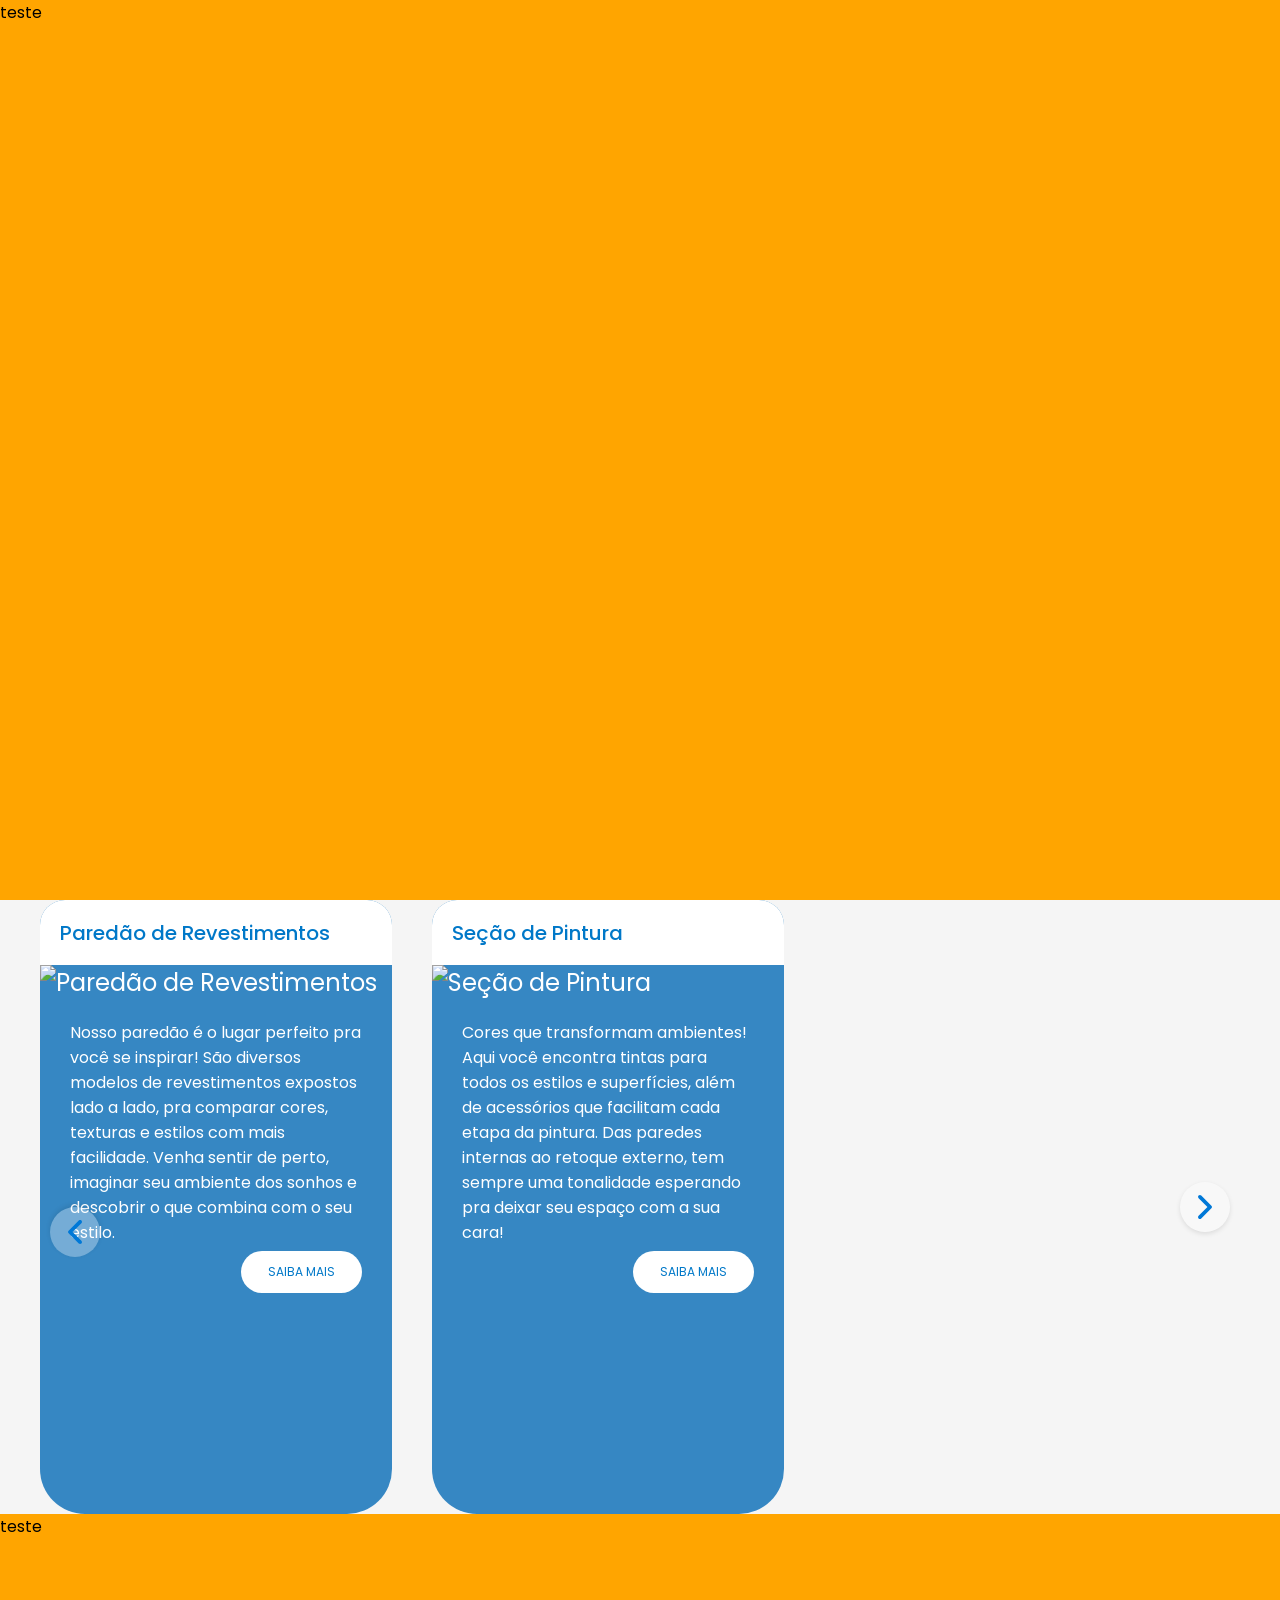
==== index.html @ a8392d4d "setando animacoes e classes utilitarias" ====
<!DOCTYPE html>
<html lang="en">
  <head>
    <meta charset="UTF-8" />
    <meta name="viewport" content="width=device-width, initial-scale=1.0" />
    <link rel="stylesheet" href="style.css" />
  </head>
  <body>
    <main>
      <div class="teste">teste</div>

      <div class="carousel-container">
        <button class="carousel-control carousel-control-prev">
          <svg
            fill="#0078d7"
            height="64px"
            width="64px"
            version="1.1"
            id="Capa_1"
            xmlns="http://www.w3.org/2000/svg"
            xmlns:xlink="http://www.w3.org/1999/xlink"
            viewBox="0 0 492.432 492.432"
            xml:space="preserve"
          >
            <g id="SVGRepo_bgCarrier" stroke-width="0"></g>
            <g
              id="SVGRepo_tracerCarrier"
              stroke-linecap="round"
              stroke-linejoin="round"
            ></g>
            <g id="SVGRepo_iconCarrier">
              <g id="XMLID_134_">
                <path
                  id="XMLID_135_"
                  d="M142.238,492.432c-9.79,0-19.588-3.736-27.05-11.209c-14.945-14.934-14.945-39.162,0-54.098l180.9-180.909 l-180.9-180.91c-14.945-14.935-14.945-39.163,0-54.098c14.926-14.944,39.172-14.944,54.098,0l207.96,207.958 c14.943,14.935,14.943,39.164,0,54.1l-207.96,207.957C161.824,488.697,152.026,492.432,142.238,492.432z"
                ></path>
              </g>
            </g>
          </svg>
        </button>
        <div class="carousel"></div>
        <!-- carousel -->
        <button class="carousel-control carousel-control-next">
          <svg
            fill="#0078d7"
            height="64px"
            width="64px"
            version="1.1"
            id="Capa_1"
            xmlns="http://www.w3.org/2000/svg"
            xmlns:xlink="http://www.w3.org/1999/xlink"
            viewBox="0 0 492.432 492.432"
            xml:space="preserve"
          >
            <g id="SVGRepo_bgCarrier" stroke-width="0"></g>
            <g
              id="SVGRepo_tracerCarrier"
              stroke-linecap="round"
              stroke-linejoin="round"
            ></g>
            <g id="SVGRepo_iconCarrier">
              <g id="XMLID_134_">
                <path
                  id="XMLID_135_"
                  d="M142.238,492.432c-9.79,0-19.588-3.736-27.05-11.209c-14.945-14.934-14.945-39.162,0-54.098l180.9-180.909 l-180.9-180.91c-14.945-14.935-14.945-39.163,0-54.098c14.926-14.944,39.172-14.944,54.098,0l207.96,207.958 c14.943,14.935,14.943,39.164,0,54.1l-207.96,207.957C161.824,488.697,152.026,492.432,142.238,492.432z"
                ></path>
              </g>
            </g>
          </svg>
        </button>
      </div>

      <div class="teste">teste</div>
    </main>

    <script src="script.js"></script>
  </body>
</html>
---- style.css ----
@import url("https://fonts.googleapis.com/css2?family=Poppins:wght@400;500;600;700&display=swap");

* {
  margin: 0;
  padding: 0;
  box-sizing: border-box;
  font-family: "Poppins", sans-serif;
}

main {
  width: 100%;
  display: flex;
  justify-content: center;
  align-items: center;
  flex-direction: column;
  background-color: #f5f5f5;
}

main div.teste {
  height: 100vh;
  width: 100%;
  background: orange;
}

.carousel-container {
  position: relative;
  max-width: 1200px;
  margin: 0 auto;
  overflow: hidden;
  // estado inicial da animacao
  opacity: 0;
  transform: translateY(50px);
  transition: opacity 1.5s ease, transform 1.5s ease;
}

.carousel-container.showCarousel {
  opacity: 1;
  transform: translateY(0);
}

.carousel {
  display: flex;
  transition: transform 0.3s ease-out;
  cursor: grab;
  gap: 40px;
  padding-right: 0;
}

.carousel:active {
  cursor: grabbing;
}

.carousel-item {
  min-width: 352px;
  display: flex;
  justify-content: center;
  align-items: center;
  font-size: 24px;
  color: #333;
  user-select: none;

  /* Configuração inicial para animação */
  opacity: 0;
  transform: scale(0.8) rotateY(-90deg);
  transform-origin: left center;
  transition: opacity 1.5s ease, transform 1.5s ease;
}

.carousel-item.showItem {
  opacity: 1;
  transform: scale(1) rotateY(0);
}

.carousel-item:last-child {
  margin-right: 0;
}

.carousel-control {
  position: absolute;
  top: 50%;
  transform: translateY(-50%);
  width: 50px;
  height: 50px;
  background-color: #ffffff50;
  border-radius: 50%;
  display: flex;
  justify-content: center;
  align-items: center;
  cursor: pointer;
  box-shadow: 0 2px 5px rgba(0, 0, 0, 0.1);
  z-index: 10;
  border: none;
  color: #0078d7;
}

.carousel-control svg {
  width: 24px;
  height: 24px;
  fill: #0078d7;
}

.carousel-control-prev {
  left: 10px;
  transform: rotate(180deg);
}

.carousel-control-next {
  right: 10px;
}

.carousel-control:hover {
  background-color: #fff;
}

.card {
  width: 100%;
  max-width: 375px;
  background-color: #3687c3;
  overflow: hidden;
  color: white;
  padding-bottom: 18px;
  border-top-left-radius: 25px;
  border-top-right-radius: 25px;
  border-bottom-left-radius: 45px;
  border-bottom-right-radius: 45px;
  height: 614px;
}

.card-header {
  background-color: white;
  color: #0078c8;
  height: 65px;
  display: flex;
  align-items: center;
  padding-left: 20px;
}

.card-header h2 {
  font-size: 20px;
  font-weight: 500;
}

.card-image {
  width: 100%;
  height: 220px;
  object-fit: cover;
  object-position: center;
  margin-bottom: 20px;
}

.card-content {
  padding: 0 30px;
  height: 215px;
  margin-bottom: 16px;
}

.card-description {
  font-size: 16px;
}

footer {
  width: 100%;
  display: flex;
  align-items: baseline;
  justify-content: flex-end;
}

.card-button {
  background-color: white;
  color: #0078c8;
  padding: 10px 25px;
  border: 2px solid transparent;
  text-decoration: none;
  font-size: 12px;
  font-style: normal;
  cursor: pointer;
  transition: all 0.2s ease, visibility 0s;
  border-radius: 100px;
}

.card-button:hover {
  background: rgba(255, 255, 255, 0.39);
  border: 2px solid #ffffff;
}

.card-footer {
  padding: 0 30px 10px;
  overflow: hidden;
}

@media (max-width: 768px) {
  .carousel-container {
    padding: 0 15px;
    overflow: visible;
  }

  .carousel-item {
    font-size: 20px;
    min-width: calc(95% - 15px);
  }

  .carousel-control {
    display: none;
  }
}

@media (max-width: 480px) {
  .carousel-item {
    font-size: 18px;
  }
}
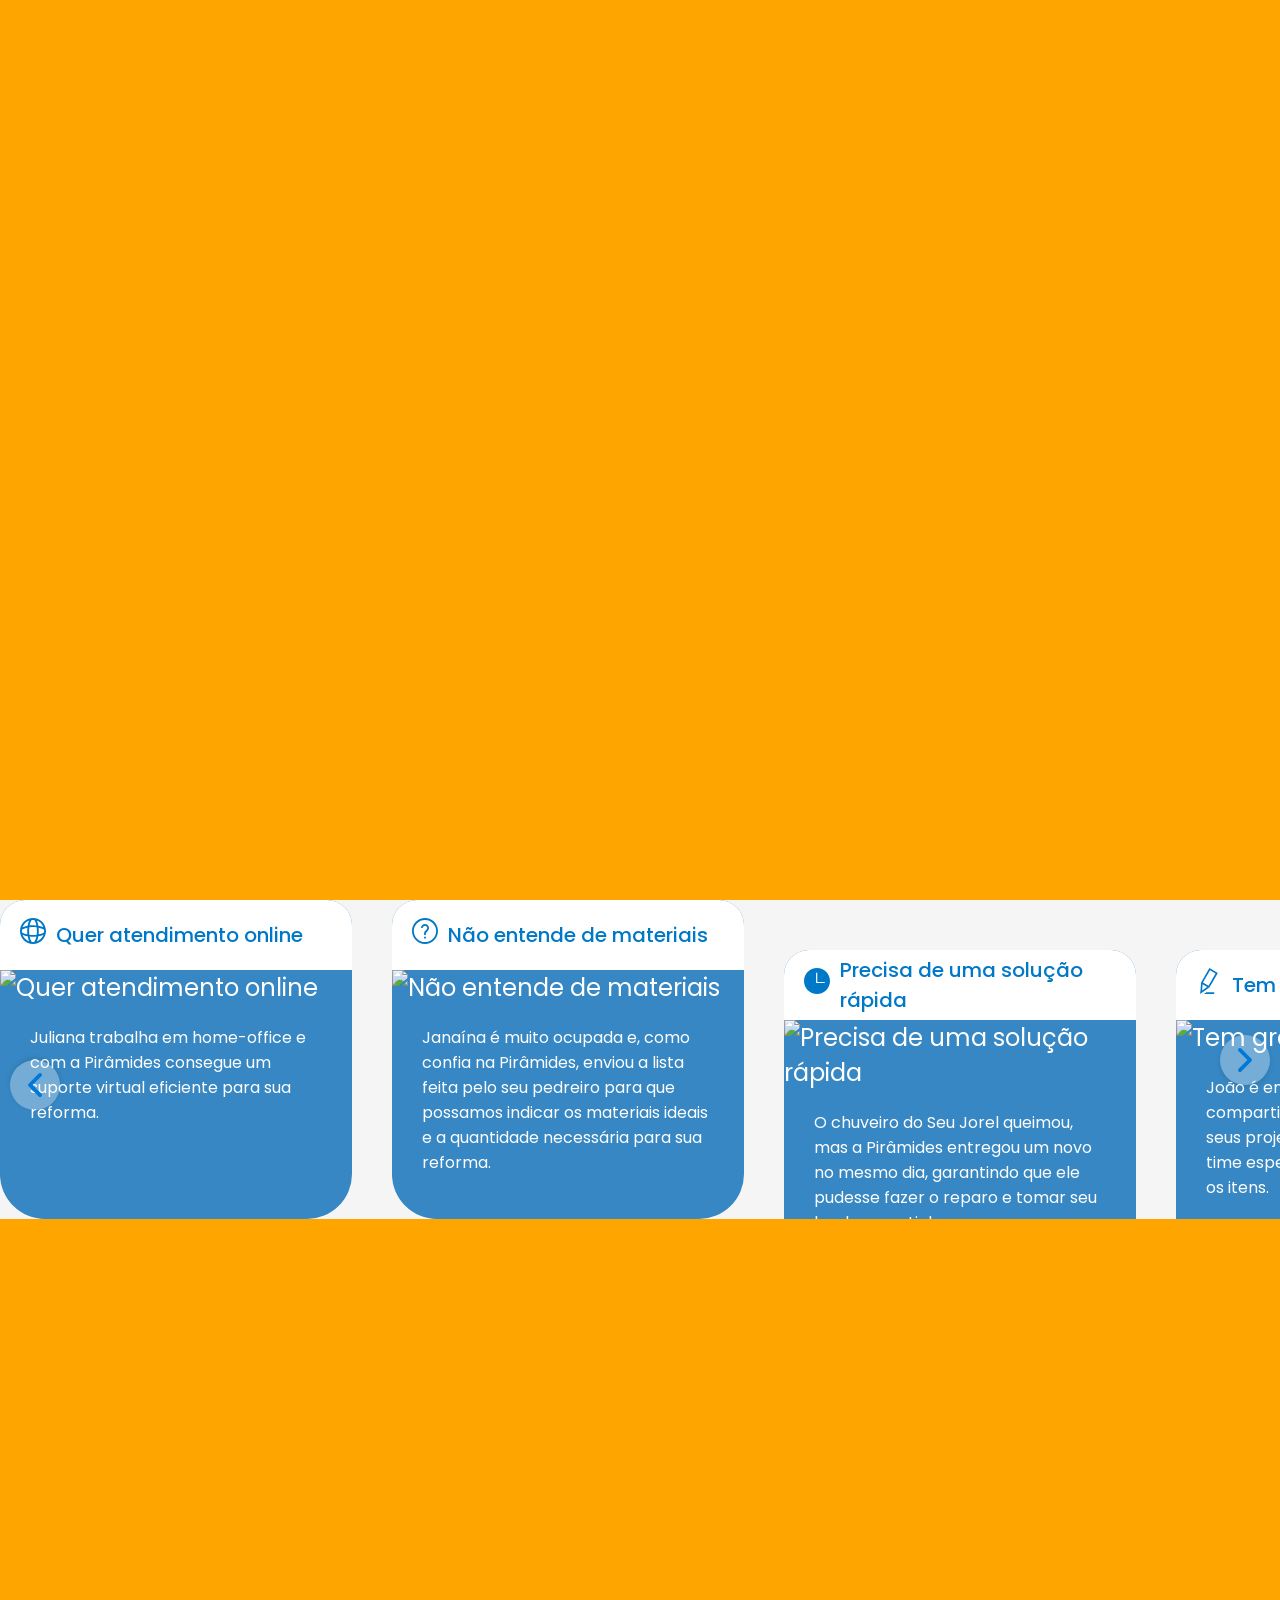
==== commit 8c8f2656: "adicionando animacoes" ====
--- a/index.html
+++ b/index.html
@@ -7,7 +7,7 @@
   </head>
   <body>
     <main>
-      <div class="teste">teste</div>
+      <div class="teste"></div>
 
       <div class="carousel-container">
         <button class="carousel-control carousel-control-prev">
@@ -70,7 +70,7 @@
         </button>
       </div>
 
-      <div class="teste">teste</div>
+      <div class="teste"></div>
     </main>
 
     <script src="script.js"></script>
--- a/style.css
+++ b/style.css
@@ -1,4 +1,19 @@
 @import url("https://fonts.googleapis.com/css2?family=Poppins:wght@400;500;600;700&display=swap");
+
+main {
+  width: 100%;
+  display: flex;
+  justify-content: center;
+  align-items: center;
+  flex-direction: column;
+  background-color: #f5f5f5;
+}
+
+main div.teste {
+  height: 100vh;
+  width: 100%;
+  background: orange;
+}
 
 * {
   margin: 0;
@@ -7,24 +22,9 @@
   font-family: "Poppins", sans-serif;
 }
 
-main {
-  width: 100%;
-  display: flex;
-  justify-content: center;
-  align-items: center;
-  flex-direction: column;
-  background-color: #f5f5f5;
-}
-
-main div.teste {
-  height: 100vh;
-  width: 100%;
-  background: orange;
-}
-
 .carousel-container {
   position: relative;
-  max-width: 1200px;
+  width: 100%;
   margin: 0 auto;
   overflow: hidden;
   // estado inicial da animacao
@@ -59,16 +59,42 @@
   color: #333;
   user-select: none;
 
-  /* Configuração inicial para animação */
+  // estado inicial da animacao
   opacity: 0;
-  transform: scale(0.8) rotateY(-90deg);
-  transform-origin: left center;
+  transform: translateY(50px);
   transition: opacity 1.5s ease, transform 1.5s ease;
 }
 
 .carousel-item.showItem {
-  opacity: 1;
-  transform: scale(1) rotateY(0);
+  transform: translateY(0);
+  animation: bouncing-ball 1s ease-in-out forwards;
+}
+
+@keyframes bouncing-ball {
+  0% { 
+    transform: translateY(50px); 
+  }
+  20% { 
+    transform: translateY(0); 
+  }
+  40% { 
+    transform: translateY(30px); 
+  }
+  55% { 
+    transform: translateY(0); 
+  }
+  70% { 
+    transform: translateY(15px); 
+  }
+  80% { 
+    transform: translateY(0); 
+  }
+  90% { 
+    transform: translateY(5px); 
+  }
+  100% { 
+    transform: translateY(0); 
+  }
 }
 
 .carousel-item:last-child {
@@ -123,16 +149,25 @@
   border-top-right-radius: 25px;
   border-bottom-left-radius: 45px;
   border-bottom-right-radius: 45px;
-  height: 614px;
+  height: 100%;
 }
 
 .card-header {
   background-color: white;
   color: #0078c8;
-  height: 65px;
+  min-height: 70px;
   display: flex;
   align-items: center;
   padding-left: 20px;
+}
+
+.card-header-icon {
+  margin-right: 10px;
+}
+
+.card-header-icon svg {
+  width: 26px;
+  height: 26px;
 }
 
 .card-header h2 {
@@ -150,7 +185,6 @@
 
 .card-content {
   padding: 0 30px;
-  height: 215px;
   margin-bottom: 16px;
 }
 
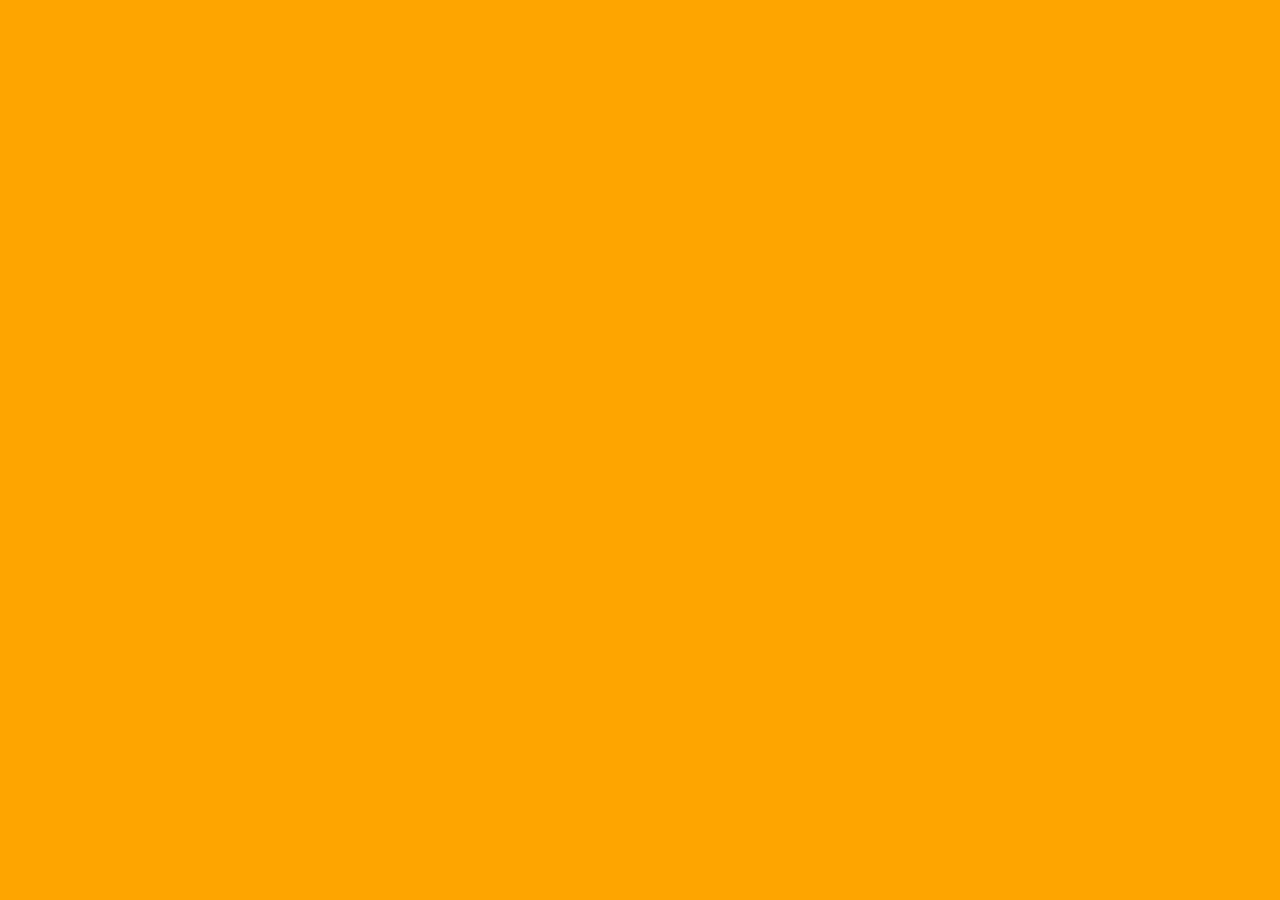
==== commit ee9746c6: "ajuste telas menores" ====
--- a/index.html
+++ b/index.html
@@ -7,8 +7,6 @@
   </head>
   <body>
     <main>
-      <div class="teste"></div>
-
       <div class="carousel-container">
         <button class="carousel-control carousel-control-prev">
           <svg
--- a/style.css
+++ b/style.css
@@ -23,6 +23,7 @@
 }
 
 .carousel-container {
+  display: none;
   position: relative;
   width: 100%;
   margin: 0 auto;
@@ -224,22 +225,39 @@
 
 @media (max-width: 768px) {
   .carousel-container {
+    display: block;
     padding: 0 15px;
     overflow: visible;
   }
 
+  .carousel {
+    gap: 28px;
+  }
+
   .carousel-item {
-    font-size: 20px;
-    min-width: calc(95% - 15px);
+    font-size: 14px;
+    min-width: calc(95% - 10px);
+  }
+
+  .card {
+    max-width: 100%;
+    height: auto;
+  }
+
+  .card-image {
+    margin-bottom: 12px;
+  }
+
+  .card-content {
+    margin-bottom: 0px;
+    padding-bottom: 22px;
+  }
+
+  .card-description {
+    font-size: 14px;
   }
 
   .carousel-control {
     display: none;
   }
 }
-
-@media (max-width: 480px) {
-  .carousel-item {
-    font-size: 18px;
-  }
-}
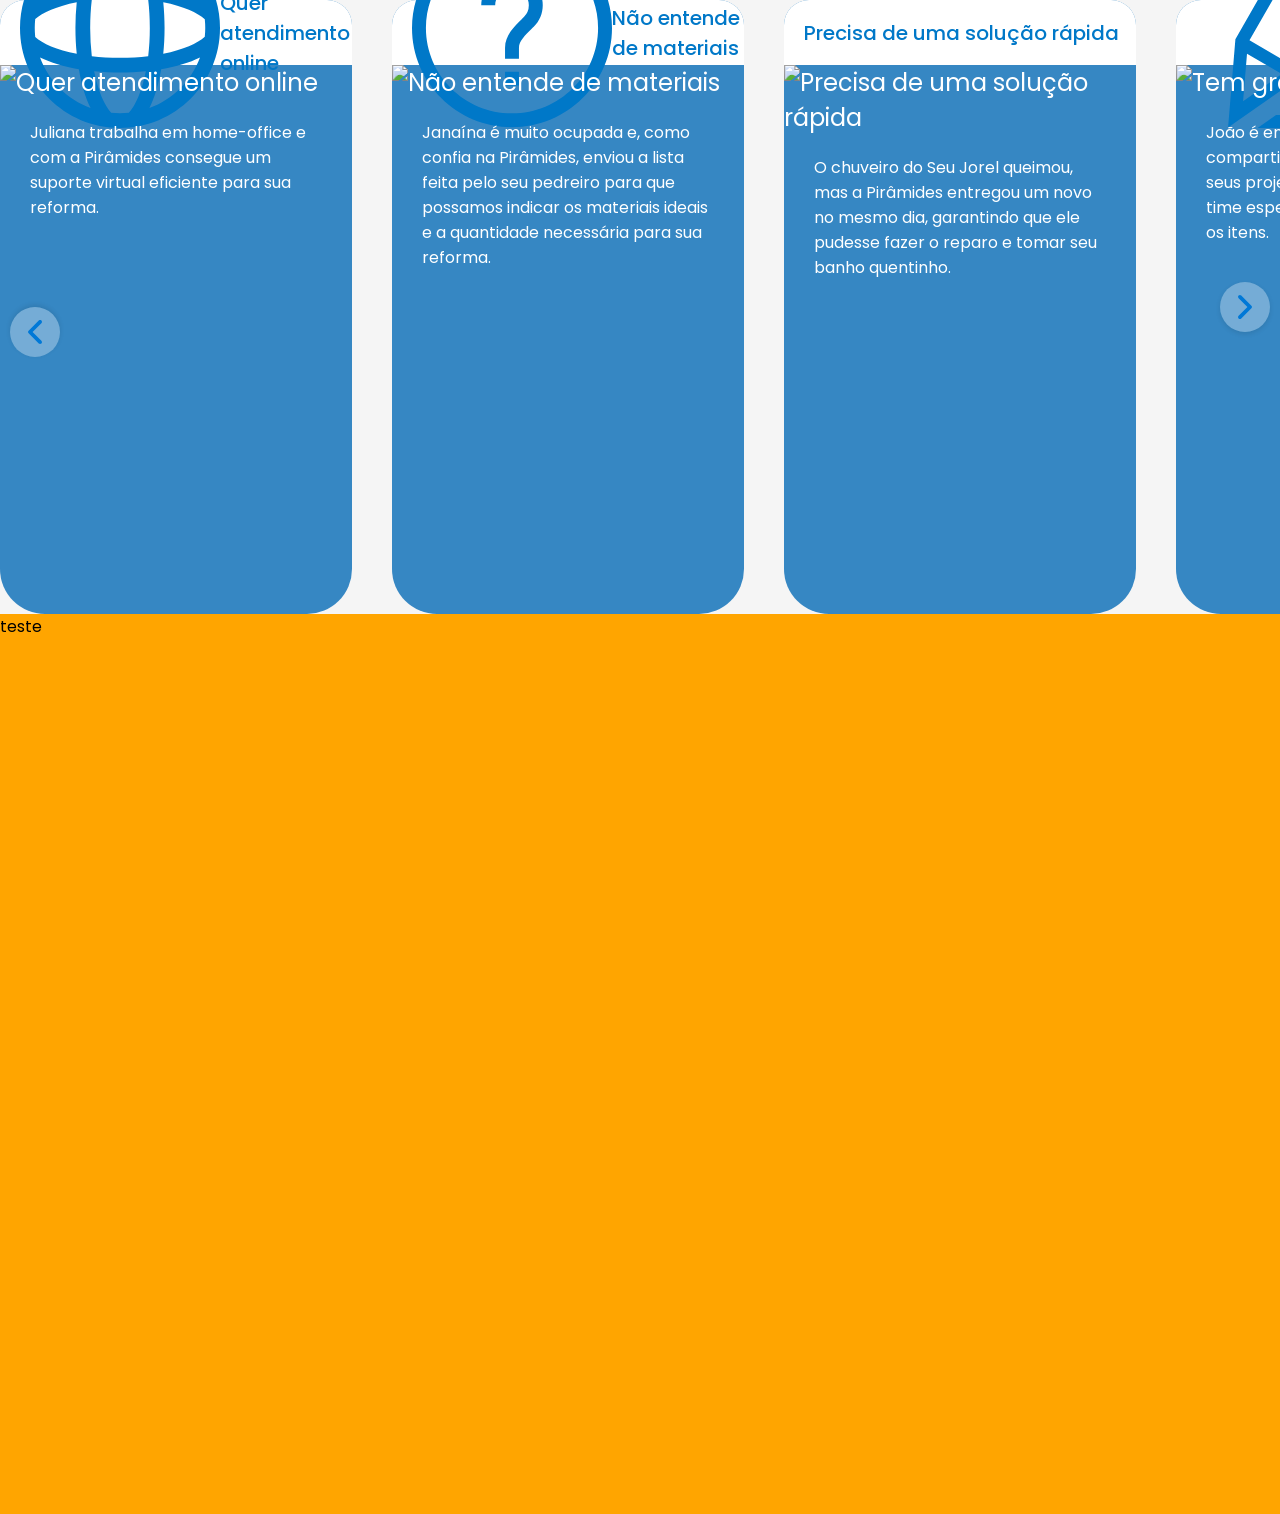
==== commit d523bc77: "ajuste tellas menores" ====
--- a/index.html
+++ b/index.html
@@ -68,7 +68,7 @@
         </button>
       </div>
 
-      <div class="teste"></div>
+      <div class="teste">teste</div>
     </main>
 
     <script src="script.js"></script>
--- a/style.css
+++ b/style.css
@@ -1,19 +1,4 @@
 @import url("https://fonts.googleapis.com/css2?family=Poppins:wght@400;500;600;700&display=swap");
-
-main {
-  width: 100%;
-  display: flex;
-  justify-content: center;
-  align-items: center;
-  flex-direction: column;
-  background-color: #f5f5f5;
-}
-
-main div.teste {
-  height: 100vh;
-  width: 100%;
-  background: orange;
-}
 
 * {
   margin: 0;
@@ -22,8 +7,22 @@
   font-family: "Poppins", sans-serif;
 }
 
+main {
+  width: 100%;
+  display: flex;
+  justify-content: center;
+  align-items: center;
+  flex-direction: column;
+  background-color: #f5f5f5;
+}
+
+main div.teste {
+  height: 100vh;
+  width: 100%;
+  background: orange;
+}
+
 .carousel-container {
-  display: none;
   position: relative;
   width: 100%;
   margin: 0 auto;
@@ -60,42 +59,16 @@
   color: #333;
   user-select: none;
 
-  // estado inicial da animacao
+  /* Configuração inicial para animação */
   opacity: 0;
-  transform: translateY(50px);
+  transform: scale(0.8) rotateY(-90deg);
+  transform-origin: left center;
   transition: opacity 1.5s ease, transform 1.5s ease;
 }
 
 .carousel-item.showItem {
-  transform: translateY(0);
-  animation: bouncing-ball 1s ease-in-out forwards;
-}
-
-@keyframes bouncing-ball {
-  0% { 
-    transform: translateY(50px); 
-  }
-  20% { 
-    transform: translateY(0); 
-  }
-  40% { 
-    transform: translateY(30px); 
-  }
-  55% { 
-    transform: translateY(0); 
-  }
-  70% { 
-    transform: translateY(15px); 
-  }
-  80% { 
-    transform: translateY(0); 
-  }
-  90% { 
-    transform: translateY(5px); 
-  }
-  100% { 
-    transform: translateY(0); 
-  }
+  opacity: 1;
+  transform: scale(1) rotateY(0);
 }
 
 .carousel-item:last-child {
@@ -150,25 +123,16 @@
   border-top-right-radius: 25px;
   border-bottom-left-radius: 45px;
   border-bottom-right-radius: 45px;
-  height: 100%;
+  height: 614px;
 }
 
 .card-header {
   background-color: white;
   color: #0078c8;
-  min-height: 70px;
+  height: 65px;
   display: flex;
   align-items: center;
   padding-left: 20px;
-}
-
-.card-header-icon {
-  margin-right: 10px;
-}
-
-.card-header-icon svg {
-  width: 26px;
-  height: 26px;
 }
 
 .card-header h2 {
@@ -186,6 +150,7 @@
 
 .card-content {
   padding: 0 30px;
+  height: 215px;
   margin-bottom: 16px;
 }
 
@@ -225,18 +190,17 @@
 
 @media (max-width: 768px) {
   .carousel-container {
-    display: block;
     padding: 0 15px;
     overflow: visible;
   }
 
   .carousel {
-    gap: 28px;
+    gap: 26px;
   }
 
   .carousel-item {
-    font-size: 14px;
-    min-width: calc(95% - 10px);
+    font-size: 16px;
+    min-width: calc(95% - 15px);
   }
 
   .card {
@@ -245,12 +209,12 @@
   }
 
   .card-image {
-    margin-bottom: 12px;
+    margin-bottom: 10px;
   }
 
   .card-content {
+    padding: 0 20px;
     margin-bottom: 0px;
-    padding-bottom: 22px;
   }
 
   .card-description {
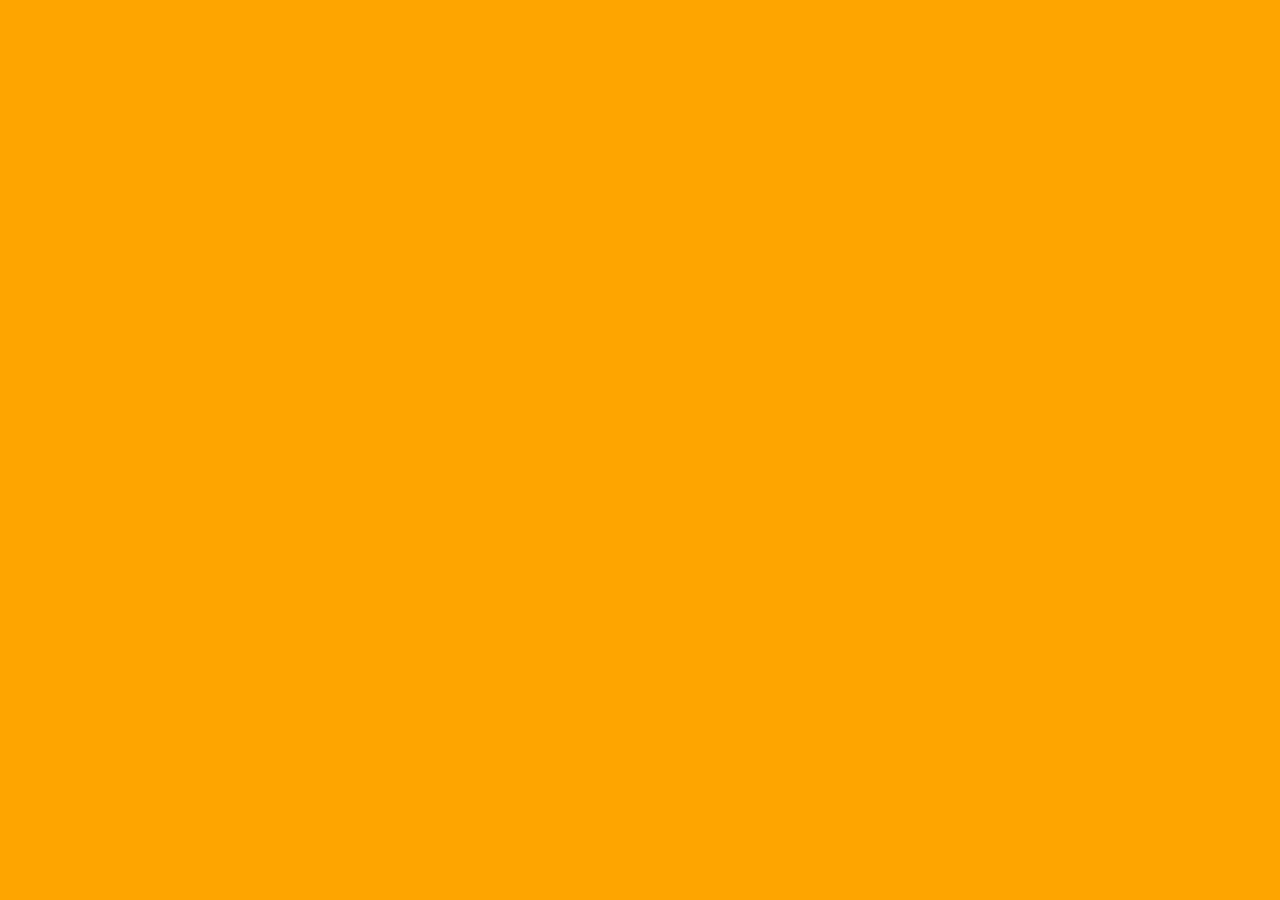
==== commit 9cdb4fe5: "Remove carousel navigation controls and simplify card design" ====
--- a/index.html
+++ b/index.html
@@ -8,67 +8,11 @@
   <body>
     <main>
       <div class="carousel-container">
-        <button class="carousel-control carousel-control-prev">
-          <svg
-            fill="#0078d7"
-            height="64px"
-            width="64px"
-            version="1.1"
-            id="Capa_1"
-            xmlns="http://www.w3.org/2000/svg"
-            xmlns:xlink="http://www.w3.org/1999/xlink"
-            viewBox="0 0 492.432 492.432"
-            xml:space="preserve"
-          >
-            <g id="SVGRepo_bgCarrier" stroke-width="0"></g>
-            <g
-              id="SVGRepo_tracerCarrier"
-              stroke-linecap="round"
-              stroke-linejoin="round"
-            ></g>
-            <g id="SVGRepo_iconCarrier">
-              <g id="XMLID_134_">
-                <path
-                  id="XMLID_135_"
-                  d="M142.238,492.432c-9.79,0-19.588-3.736-27.05-11.209c-14.945-14.934-14.945-39.162,0-54.098l180.9-180.909 l-180.9-180.91c-14.945-14.935-14.945-39.163,0-54.098c14.926-14.944,39.172-14.944,54.098,0l207.96,207.958 c14.943,14.935,14.943,39.164,0,54.1l-207.96,207.957C161.824,488.697,152.026,492.432,142.238,492.432z"
-                ></path>
-              </g>
-            </g>
-          </svg>
-        </button>
         <div class="carousel"></div>
         <!-- carousel -->
-        <button class="carousel-control carousel-control-next">
-          <svg
-            fill="#0078d7"
-            height="64px"
-            width="64px"
-            version="1.1"
-            id="Capa_1"
-            xmlns="http://www.w3.org/2000/svg"
-            xmlns:xlink="http://www.w3.org/1999/xlink"
-            viewBox="0 0 492.432 492.432"
-            xml:space="preserve"
-          >
-            <g id="SVGRepo_bgCarrier" stroke-width="0"></g>
-            <g
-              id="SVGRepo_tracerCarrier"
-              stroke-linecap="round"
-              stroke-linejoin="round"
-            ></g>
-            <g id="SVGRepo_iconCarrier">
-              <g id="XMLID_134_">
-                <path
-                  id="XMLID_135_"
-                  d="M142.238,492.432c-9.79,0-19.588-3.736-27.05-11.209c-14.945-14.934-14.945-39.162,0-54.098l180.9-180.909 l-180.9-180.91c-14.945-14.935-14.945-39.163,0-54.098c14.926-14.944,39.172-14.944,54.098,0l207.96,207.958 c14.943,14.935,14.943,39.164,0,54.1l-207.96,207.957C161.824,488.697,152.026,492.432,142.238,492.432z"
-                ></path>
-              </g>
-            </g>
-          </svg>
-        </button>
       </div>
 
-      <div class="teste">teste</div>
+      <div class="teste"></div>
     </main>
 
     <script src="script.js"></script>
--- a/style.css
+++ b/style.css
@@ -1,11 +1,4 @@
-@import url("https://fonts.googleapis.com/css2?family=Poppins:wght@400;500;600;700&display=swap");
-
-* {
-  margin: 0;
-  padding: 0;
-  box-sizing: border-box;
-  font-family: "Poppins", sans-serif;
-}
+@import url("https://fonts.googleapis.com/css2?family=Poppins:ital,wght@0,100;0,200;0,300;0,400;0,500;0,600;0,700;0,800;0,900;1,100;1,200;1,300;1,400;1,500;1,600;1,700;1,800;1,900&display=swap");
 
 main {
   width: 100%;
@@ -22,7 +15,17 @@
   background: orange;
 }
 
+* {
+  margin: 0;
+  padding: 0;
+  box-sizing: border-box;
+  font-family: "Poppins", sans-serif;
+  font-weight: 400;
+  font-style: normal;
+}
+
 .carousel-container {
+  display: none;
   position: relative;
   width: 100%;
   margin: 0 auto;
@@ -40,10 +43,12 @@
 
 .carousel {
   display: flex;
+  align-items: flex-start;
   transition: transform 0.3s ease-out;
   cursor: grab;
-  gap: 40px;
+  gap: 28px;
   padding-right: 0;
+  padding-left: 20px;
 }
 
 .carousel:active {
@@ -51,177 +56,90 @@
 }
 
 .carousel-item {
-  min-width: 352px;
+  min-width: 260px;
+  height: 390px;
   display: flex;
   justify-content: center;
   align-items: center;
-  font-size: 24px;
-  color: #333;
   user-select: none;
+  border-radius: 32px;
+  overflow: hidden;
 
-  /* Configuração inicial para animação */
+
+  // estado inicial da animacao
   opacity: 0;
-  transform: scale(0.8) rotateY(-90deg);
-  transform-origin: left center;
+  transform: translateY(50px);
   transition: opacity 1.5s ease, transform 1.5s ease;
 }
 
 .carousel-item.showItem {
-  opacity: 1;
-  transform: scale(1) rotateY(0);
+  transform: translateY(0);
+  animation: bouncing-ball 1s ease-in-out forwards;
+}
+
+@keyframes bouncing-ball {
+  0% {
+    transform: translateY(50px);
+  }
+  20% {
+    transform: translateY(0);
+  }
+  40% {
+    transform: translateY(30px);
+  }
+  55% {
+    transform: translateY(0);
+  }
+  70% {
+    transform: translateY(15px);
+  }
+  80% {
+    transform: translateY(0);
+  }
+  90% {
+    transform: translateY(5px);
+  }
+  100% {
+    transform: translateY(0);
+  }
 }
 
 .carousel-item:last-child {
   margin-right: 0;
 }
 
-.carousel-control {
-  position: absolute;
-  top: 50%;
-  transform: translateY(-50%);
-  width: 50px;
-  height: 50px;
-  background-color: #ffffff50;
-  border-radius: 50%;
+.card {
+  width: 100%;
+  height: 100%;
+  color: white;
+  padding: 20px;
+  position: relative;
   display: flex;
-  justify-content: center;
-  align-items: center;
-  cursor: pointer;
-  box-shadow: 0 2px 5px rgba(0, 0, 0, 0.1);
-  z-index: 10;
-  border: none;
-  color: #0078d7;
+  align-items: flex-end;
+  background-size: auto 100%;
+  background-position: top center;
+  background-repeat: no-repeat;
+  overflow: hidden;
 }
 
-.carousel-control svg {
-  width: 24px;
-  height: 24px;
-  fill: #0078d7;
+.card-content-wrapper {
+  position: relative;
+  z-index: 2;
+  width: 100%;
+  height: 60%;
 }
 
-.carousel-control-prev {
-  left: 10px;
-  transform: rotate(180deg);
-}
-
-.carousel-control-next {
-  right: 10px;
-}
-
-.carousel-control:hover {
-  background-color: #fff;
-}
-
-.card {
-  width: 100%;
-  max-width: 375px;
-  background-color: #3687c3;
-  overflow: hidden;
-  color: white;
-  padding-bottom: 18px;
-  border-top-left-radius: 25px;
-  border-top-right-radius: 25px;
-  border-bottom-left-radius: 45px;
-  border-bottom-right-radius: 45px;
-  height: 614px;
-}
-
-.card-header {
-  background-color: white;
-  color: #0078c8;
-  height: 65px;
-  display: flex;
-  align-items: center;
-  padding-left: 20px;
-}
-
-.card-header h2 {
-  font-size: 20px;
-  font-weight: 500;
-}
-
-.card-image {
-  width: 100%;
-  height: 220px;
-  object-fit: cover;
-  object-position: center;
-  margin-bottom: 20px;
-}
-
-.card-content {
-  padding: 0 30px;
-  height: 215px;
-  margin-bottom: 16px;
+.card-title {
+  font-size: 19px;
+  font-weight: 700;
 }
 
 .card-description {
-  font-size: 16px;
-}
-
-footer {
-  width: 100%;
-  display: flex;
-  align-items: baseline;
-  justify-content: flex-end;
-}
-
-.card-button {
-  background-color: white;
-  color: #0078c8;
-  padding: 10px 25px;
-  border: 2px solid transparent;
-  text-decoration: none;
-  font-size: 12px;
-  font-style: normal;
-  cursor: pointer;
-  transition: all 0.2s ease, visibility 0s;
-  border-radius: 100px;
-}
-
-.card-button:hover {
-  background: rgba(255, 255, 255, 0.39);
-  border: 2px solid #ffffff;
-}
-
-.card-footer {
-  padding: 0 30px 10px;
-  overflow: hidden;
+  font-size: 13px;
 }
 
 @media (max-width: 768px) {
   .carousel-container {
-    padding: 0 15px;
-    overflow: visible;
-  }
-
-  .carousel {
-    gap: 26px;
-  }
-
-  .carousel-item {
-    font-size: 16px;
-    min-width: calc(95% - 15px);
-  }
-
-  .card {
-    max-width: 100%;
-    height: auto;
-  }
-
-  .card-image {
-    margin-bottom: 10px;
-  }
-
-  .card-content {
-    padding: 0 20px;
-    margin-bottom: 0px;
-  }
-
-  .card-description {
-    font-size: 14px;
-  }
-
-  .carousel-control {
-    display: none;
+    display: block;
   }
 }
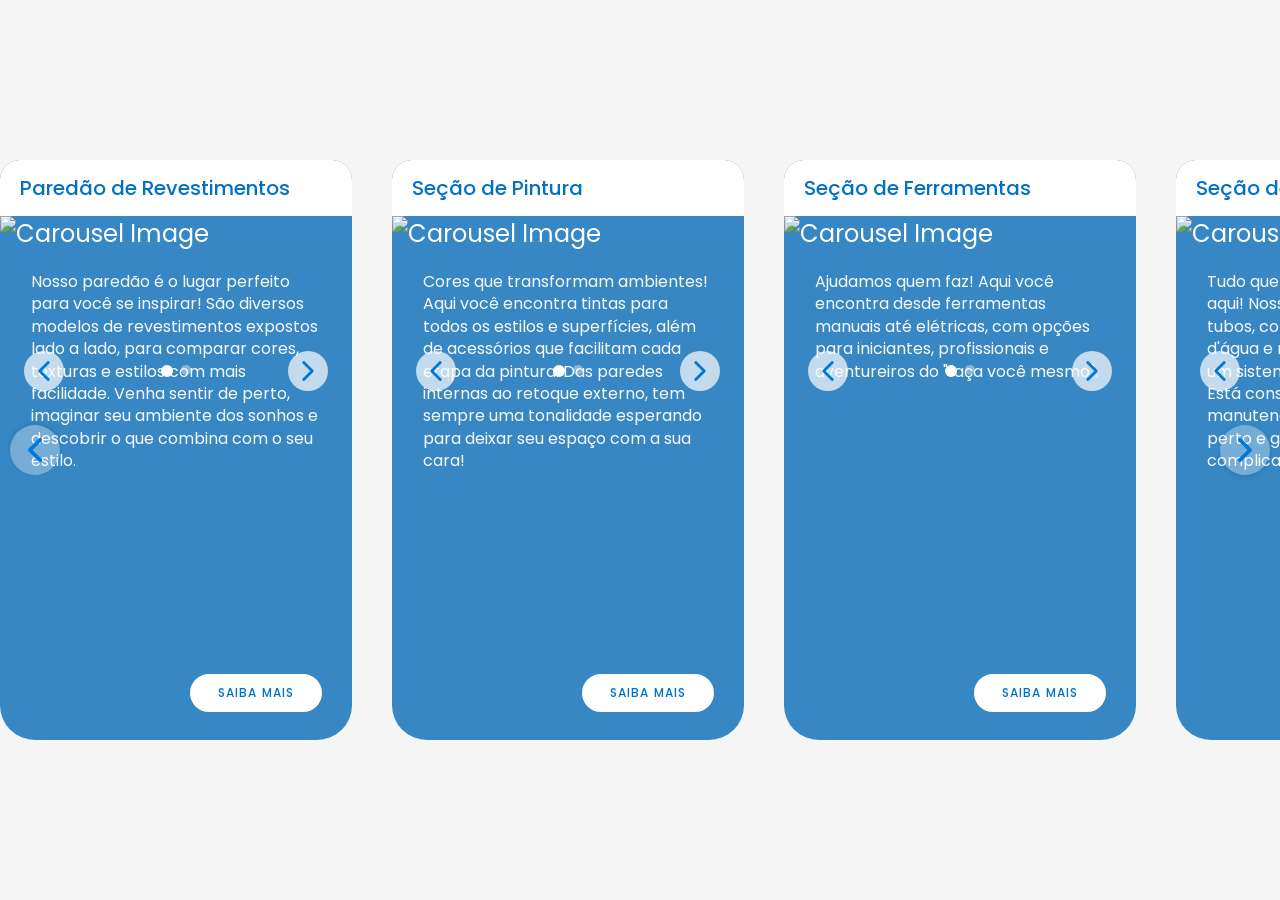
==== commit 544038d0: "add carousel image inner" ====
--- a/index.html
+++ b/index.html
@@ -4,17 +4,73 @@
     <meta charset="UTF-8" />
     <meta name="viewport" content="width=device-width, initial-scale=1.0" />
     <link rel="stylesheet" href="style.css" />
+    <link rel="stylesheet" href="carousel.css">
   </head>
   <body>
     <main>
       <div class="carousel-container">
+        <button class="carousel-control carousel-control-prev">
+          <svg
+            fill="#0078d7"
+            height="64px"
+            width="64px"
+            version="1.1"
+            id="Capa_1"
+            xmlns="http://www.w3.org/2000/svg"
+            xmlns:xlink="http://www.w3.org/1999/xlink"
+            viewBox="0 0 492.432 492.432"
+            xml:space="preserve"
+          >
+            <g id="SVGRepo_bgCarrier" stroke-width="0"></g>
+            <g
+              id="SVGRepo_tracerCarrier"
+              stroke-linecap="round"
+              stroke-linejoin="round"
+            ></g>
+            <g id="SVGRepo_iconCarrier">
+              <g id="XMLID_134_">
+                <path
+                  id="XMLID_135_"
+                  d="M142.238,492.432c-9.79,0-19.588-3.736-27.05-11.209c-14.945-14.934-14.945-39.162,0-54.098l180.9-180.909 l-180.9-180.91c-14.945-14.935-14.945-39.163,0-54.098c14.926-14.944,39.172-14.944,54.098,0l207.96,207.958 c14.943,14.935,14.943,39.164,0,54.1l-207.96,207.957C161.824,488.697,152.026,492.432,142.238,492.432z"
+                ></path>
+              </g>
+            </g>
+          </svg>
+        </button>
         <div class="carousel"></div>
         <!-- carousel -->
+        <button class="carousel-control carousel-control-next">
+          <svg
+            fill="#0078d7"
+            height="64px"
+            width="64px"
+            version="1.1"
+            id="Capa_1"
+            xmlns="http://www.w3.org/2000/svg"
+            xmlns:xlink="http://www.w3.org/1999/xlink"
+            viewBox="0 0 492.432 492.432"
+            xml:space="preserve"
+          >
+            <g id="SVGRepo_bgCarrier" stroke-width="0"></g>
+            <g
+              id="SVGRepo_tracerCarrier"
+              stroke-linecap="round"
+              stroke-linejoin="round"
+            ></g>
+            <g id="SVGRepo_iconCarrier">
+              <g id="XMLID_134_">
+                <path
+                  id="XMLID_135_"
+                  d="M142.238,492.432c-9.79,0-19.588-3.736-27.05-11.209c-14.945-14.934-14.945-39.162,0-54.098l180.9-180.909 l-180.9-180.91c-14.945-14.935-14.945-39.163,0-54.098c14.926-14.944,39.172-14.944,54.098,0l207.96,207.958 c14.943,14.935,14.943,39.164,0,54.1l-207.96,207.957C161.824,488.697,152.026,492.432,142.238,492.432z"
+                ></path>
+              </g>
+            </g>
+          </svg>
+        </button>
       </div>
-
-      <div class="teste"></div>
     </main>
 
-    <script src="script.js"></script>
+    <script src="script.js" type="module"></script>
+    <script src="carousel.js" type="module"></script>
   </body>
 </html>
--- a/style.css
+++ b/style.css
@@ -1,145 +1,219 @@
-@import url("https://fonts.googleapis.com/css2?family=Poppins:ital,wght@0,100;0,200;0,300;0,400;0,500;0,600;0,700;0,800;0,900;1,100;1,200;1,300;1,400;1,500;1,600;1,700;1,800;1,900&display=swap");
-
-main {
-  width: 100%;
-  display: flex;
-  justify-content: center;
-  align-items: center;
-  flex-direction: column;
-  background-color: #f5f5f5;
-}
-
-main div.teste {
-  height: 100vh;
-  width: 100%;
-  background: orange;
-}
+@import url("https://fonts.googleapis.com/css2?family=Poppins:wght@400;500;600;700&display=swap");
 
 * {
   margin: 0;
   padding: 0;
   box-sizing: border-box;
   font-family: "Poppins", sans-serif;
-  font-weight: 400;
-  font-style: normal;
+}
+
+main {
+  width: 100%;
+  display: flex;
+  justify-content: center;
+  align-items: center;
+  flex-direction: column;
+  background-color: #f5f5f5;
+  height: 100vh;
+}
+
+main div.teste {
+  height: 100vh;
+  width: 100%;
+  background: orange;
 }
 
 .carousel-container {
-  display: none;
   position: relative;
   width: 100%;
   margin: 0 auto;
   overflow: hidden;
-  // estado inicial da animacao
-  opacity: 0;
-  transform: translateY(50px);
-  transition: opacity 1.5s ease, transform 1.5s ease;
-}
-
-.carousel-container.showCarousel {
-  opacity: 1;
-  transform: translateY(0);
 }
 
 .carousel {
   display: flex;
   align-items: flex-start;
-  transition: transform 0.3s ease-out;
   cursor: grab;
-  gap: 28px;
+  gap: 40px;
   padding-right: 0;
-  padding-left: 20px;
+  transition: transform 0.3s ease;
 }
 
 .carousel:active {
   cursor: grabbing;
+  transition: none;
 }
 
 .carousel-item {
-  min-width: 260px;
-  height: 390px;
+  min-width: 352px;
+  height: 580px;
   display: flex;
   justify-content: center;
   align-items: center;
+  font-size: 24px;
+  color: #333;
   user-select: none;
-  border-radius: 32px;
-  overflow: hidden;
-
-
-  // estado inicial da animacao
-  opacity: 0;
-  transform: translateY(50px);
-  transition: opacity 1.5s ease, transform 1.5s ease;
-}
-
-.carousel-item.showItem {
-  transform: translateY(0);
-  animation: bouncing-ball 1s ease-in-out forwards;
-}
-
-@keyframes bouncing-ball {
-  0% {
-    transform: translateY(50px);
-  }
-  20% {
-    transform: translateY(0);
-  }
-  40% {
-    transform: translateY(30px);
-  }
-  55% {
-    transform: translateY(0);
-  }
-  70% {
-    transform: translateY(15px);
-  }
-  80% {
-    transform: translateY(0);
-  }
-  90% {
-    transform: translateY(5px);
-  }
-  100% {
-    transform: translateY(0);
-  }
 }
 
 .carousel-item:last-child {
   margin-right: 0;
 }
 
+.carousel-control {
+  position: absolute;
+  top: 50%;
+  transform: translateY(-50%);
+  width: 50px;
+  height: 50px;
+  background-color: #ffffff50;
+  border-radius: 50%;
+  display: flex;
+  justify-content: center;
+  align-items: center;
+  cursor: pointer;
+  box-shadow: 0 2px 5px rgba(0, 0, 0, 0.1);
+  z-index: 10;
+  border: none;
+  color: #0078d7;
+}
+
+.carousel-control svg {
+  width: 24px;
+  height: 24px;
+  fill: #0078d7;
+}
+
+.carousel-control-prev {
+  left: 10px;
+  transform: translateY(-50%) rotate(180deg);
+}
+
+.carousel-control-next {
+  right: 10px;
+}
+
+.carousel-control:hover {
+  background-color: #fff;
+}
+
 .card {
   width: 100%;
+  max-width: 375px;
   height: 100%;
+  background-color: #3687c3;
+  overflow: hidden;
   color: white;
-  padding: 20px;
+  border-top-left-radius: 20px;
+  border-top-right-radius: 20px;
+  border-bottom-left-radius: 35px;
+  border-bottom-right-radius: 35px;
   position: relative;
-  display: flex;
-  align-items: flex-end;
-  background-size: auto 100%;
-  background-position: top center;
-  background-repeat: no-repeat;
+}
+
+.card-header {
+  background-color: white;
+  color: #0071c4;
+  height: 56px;
+  display: flex;
+  align-items: center;
+  padding-left: 20px;
+}
+
+.card-header h2 {
+  font-size: 20px;
+  font-weight: 500;
+  line-height: 1.4em;
+}
+
+.card-content {
+  width: 290px;
+  margin: 0 auto;
+  margin-top: 20px;
+}
+
+.card-description {
+  font-size: 16px;
+  line-height: 1.4em;
+  color: #fafafa;
+  margin-bottom: 16px;
+}
+
+.card-button {
+  width: 132px;
+  height: 38px;
+  background-color: white;
+  color: #0078c8;
+  border: 2px solid #ffffff;
+  text-decoration: none;
+  font-style: normal;
+  cursor: pointer;
+  transition: all 0.2s ease, visibility 0s;
+  border-radius: 100px;
+
+  letter-spacing: 0.1em;
+  text-shadow: none;
+  font-style: normal;
+  font-size: 12px;
+  font-weight: 500;
+  color: #0071c4;
+}
+
+.card-button:hover {
+  background: rgba(255, 255, 255, 0.39);
+  border: 2px solid #ffffff;
+}
+
+.card-footer {
+  width: 100%;
+  display: flex;
+  align-items: baseline;
+  justify-content: flex-end;
+  margin-bottom: 28px;
+  padding: 0 30px;
   overflow: hidden;
-}
-
-.card-content-wrapper {
-  position: relative;
-  z-index: 2;
-  width: 100%;
-  height: 60%;
-}
-
-.card-title {
-  font-size: 19px;
-  font-weight: 700;
-}
-
-.card-description {
-  font-size: 13px;
+  position: absolute;
+  bottom: 0;
 }
 
 @media (max-width: 768px) {
-  .carousel-container {
-    display: block;
-  }
-}
+  .carousel {
+    gap: 20px;
+    transition: transform 0.2s ease;
+    padding-left: 16px;
+  }
+
+  .carousel-item {
+    font-size: 16px;
+    min-width: calc(95% - 10px);
+  }
+
+  .card {
+    max-width: 100%;
+  }
+
+  .card-header {
+    padding-left: 14px;
+  }
+
+  .card-header h2 {
+    font-size: 18px;
+  }
+
+  .card-image {
+    margin-bottom: 10px;
+    height: auto;
+  }
+
+  .card-content {
+    width: 100%;
+    padding: 0 20px;
+  }
+
+  .card-description {
+    font-size: 14px;
+  }
+
+  .carousel-control {
+    display: none;
+  }
+}
--- a/carousel.css
+++ b/carousel.css
@@ -0,0 +1,91 @@
+.inner-carousel {
+  position: relative;
+  overflow: hidden;
+  width: 100%;
+  max-height: 192px;
+}
+
+.inner-carousel-container {
+  display: flex;
+  transition: transform 0.5s ease;
+}
+
+.carousel-slide {
+  min-width: 100%;
+  max-height: 192px;
+}
+
+.carousel-slide img {
+  width: 100%;
+  height: 100%;
+  object-fit: cover;
+  object-position: center;
+}
+
+.controls-container {
+  position: absolute;
+  top: 175px;
+  left: 1.5rem;
+  right: 1.5rem;
+  display: flex;
+  align-items: center;
+  justify-content: space-between;
+  margin: 1rem 0;
+}
+
+.carousel-button {
+  background-color: rgba(255, 255, 255, 0.7);
+  color: #333;
+  width: 2.5rem;
+  height: 2.5rem;
+  border: none;
+  border-radius: 50%;
+  display: flex;
+  align-items: center;
+  justify-content: center;
+  cursor: pointer;
+  transition: background-color 0.2s;
+  z-index: 10;
+}
+
+.carousel-button:hover {
+  background-color: rgba(255, 255, 255, 0.9);
+}
+
+.prev svg,.next svg {
+  stroke: #0078d7;
+  height: 34px;
+  width: 34px;
+}
+
+.carousel-dots {
+  display: flex;
+  gap: 0.5rem;
+}
+
+.carousel-dot {
+  width: 0.6rem;
+  height: 0.6rem;
+  border-radius: 50%;
+  background-color: rgba(255, 255, 255, 0.4);
+  border: none;
+  transition: width 0.5s, height 0.5s, background-color 0.5s;
+  cursor: pointer;
+}
+
+.carousel-dot.active {
+  background-color: white;
+  width: 0.75rem;
+  height: 0.75rem;
+}
+
+@media (max-width: 768px) {
+  .carousel-slide {
+    min-width: 352px;
+    max-height: 192px;
+  }
+
+  .controls-container {
+    position: inherit;
+  }
+}
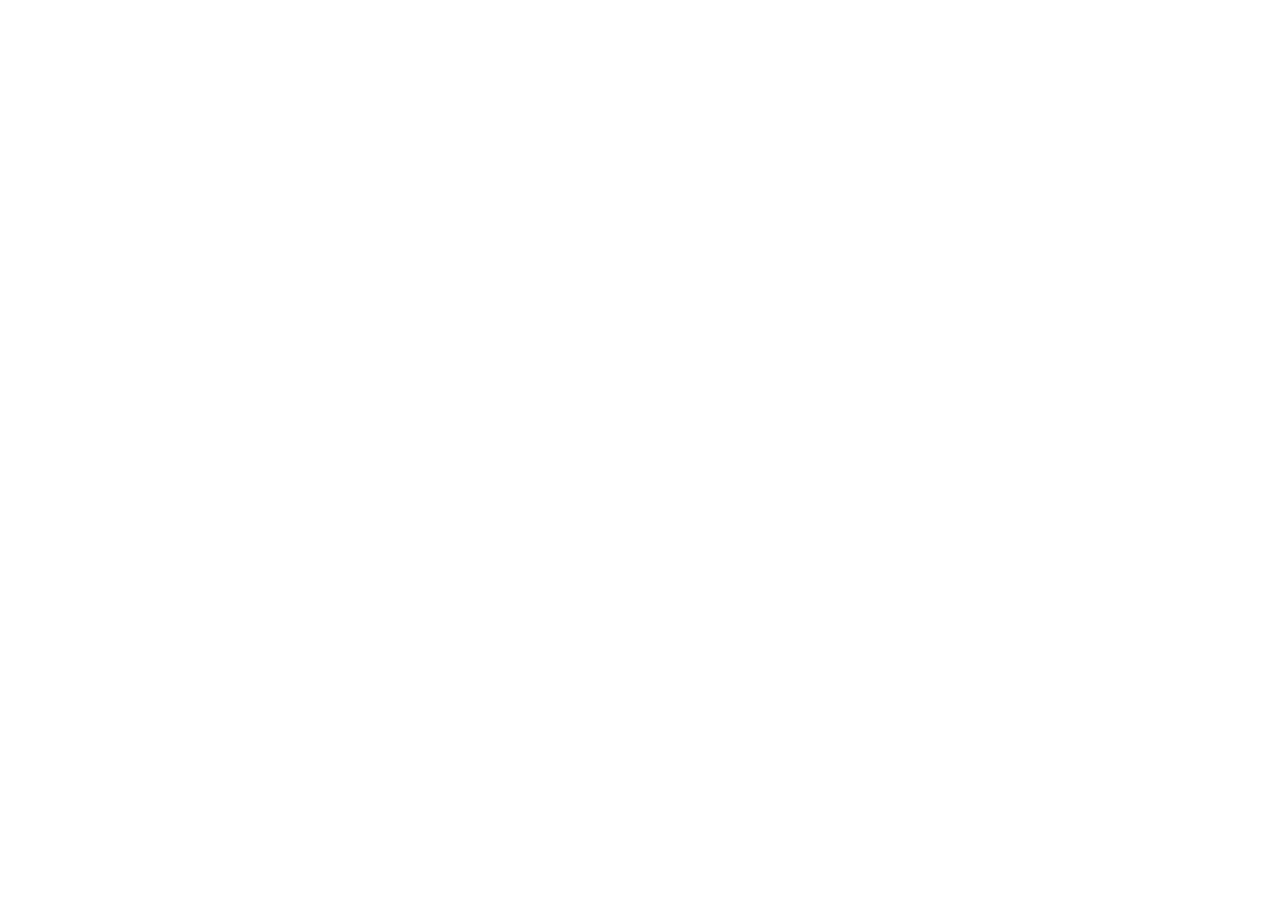
==== commit 3e553fbe: "add swiper js" ====
--- a/index.html
+++ b/index.html
@@ -1,76 +1,53 @@
 <!DOCTYPE html>
 <html lang="en">
-  <head>
-    <meta charset="UTF-8" />
-    <meta name="viewport" content="width=device-width, initial-scale=1.0" />
-    <link rel="stylesheet" href="style.css" />
-    <link rel="stylesheet" href="carousel.css">
-  </head>
-  <body>
-    <main>
-      <div class="carousel-container">
-        <button class="carousel-control carousel-control-prev">
-          <svg
-            fill="#0078d7"
-            height="64px"
-            width="64px"
-            version="1.1"
-            id="Capa_1"
-            xmlns="http://www.w3.org/2000/svg"
-            xmlns:xlink="http://www.w3.org/1999/xlink"
-            viewBox="0 0 492.432 492.432"
-            xml:space="preserve"
-          >
-            <g id="SVGRepo_bgCarrier" stroke-width="0"></g>
-            <g
-              id="SVGRepo_tracerCarrier"
-              stroke-linecap="round"
-              stroke-linejoin="round"
-            ></g>
-            <g id="SVGRepo_iconCarrier">
-              <g id="XMLID_134_">
-                <path
-                  id="XMLID_135_"
-                  d="M142.238,492.432c-9.79,0-19.588-3.736-27.05-11.209c-14.945-14.934-14.945-39.162,0-54.098l180.9-180.909 l-180.9-180.91c-14.945-14.935-14.945-39.163,0-54.098c14.926-14.944,39.172-14.944,54.098,0l207.96,207.958 c14.943,14.935,14.943,39.164,0,54.1l-207.96,207.957C161.824,488.697,152.026,492.432,142.238,492.432z"
-                ></path>
-              </g>
+
+<head>
+  <meta charset="UTF-8" />
+  <meta name="viewport" content="width=device-width, initial-scale=1.0" />
+  <link rel="stylesheet" href="style.css">
+  <link rel="stylesheet" href="https://cdn.jsdelivr.net/npm/swiper@11/swiper-bundle.min.css" />
+</head>
+
+<body>
+  <div class="container">
+    <!-- Slider main container -->
+    <div class="swiper">
+      <!-- Additional required wrapper -->
+      <div class="swiper-wrapper">
+        <!-- Os slides serão inseridos aqui via JavaScript -->
+      </div>
+
+      <!-- Navigation buttons -->
+      <div class="carousel-control carousel-control-next">
+        <svg fill="#0078d7" height="24px" width="24px" version="1.1" id="Capa_1" xmlns="http://www.w3.org/2000/svg" xmlns:xlink="http://www.w3.org/1999/xlink" viewBox="0 0 492.432 492.432" xml:space="preserve">
+        <g id="SVGRepo_bgCarrier" stroke-width="0"></g>
+        <g id="SVGRepo_tracerCarrier" stroke-linecap="round" stroke-linejoin="round"></g>
+        <g id="SVGRepo_iconCarrier">
+          <g id="XMLID_134_">
+            <path id="XMLID_135_"
+              d="M142.238,492.432c-9.79,0-19.588-3.736-27.05-11.209c-14.945-14.934-14.945-39.162,0-54.098l180.9-180.909 l-180.9-180.91c-14.945-14.935-14.945-39.163,0-54.098c14.926-14.944,39.172-14.944,54.098,0l207.96,207.958 c14.943,14.935,14.943,39.164,0,54.1l-207.96,207.957C161.824,488.697,152.026,492.432,142.238,492.432z">
+            </path>
+          </g>
+        </g>
+      </svg>
+      </div>
+      <div class="carousel-control carousel-control-prev">
+        <svg fill="#0078d7" height="24px" width="24px" version="1.1" id="Capa_1" xmlns="http://www.w3.org/2000/svg" xmlns:xlink="http://www.w3.org/1999/xlink" viewBox="0 0 492.432 492.432" xml:space="preserve">
+          <g id="SVGRepo_bgCarrier" stroke-width="0"></g>
+          <g id="SVGRepo_tracerCarrier" stroke-linecap="round" stroke-linejoin="round"></g>
+          <g id="SVGRepo_iconCarrier">
+            <g id="XMLID_134_">
+              <path id="XMLID_135_"
+                d="M142.238,492.432c-9.79,0-19.588-3.736-27.05-11.209c-14.945-14.934-14.945-39.162,0-54.098l180.9-180.909 l-180.9-180.91c-14.945-14.935-14.945-39.163,0-54.098c14.926-14.944,39.172-14.944,54.098,0l207.96,207.958 c14.943,14.935,14.943,39.164,0,54.1l-207.96,207.957C161.824,488.697,152.026,492.432,142.238,492.432z">
+              </path>
             </g>
-          </svg>
-        </button>
-        <div class="carousel"></div>
-        <!-- carousel -->
-        <button class="carousel-control carousel-control-next">
-          <svg
-            fill="#0078d7"
-            height="64px"
-            width="64px"
-            version="1.1"
-            id="Capa_1"
-            xmlns="http://www.w3.org/2000/svg"
-            xmlns:xlink="http://www.w3.org/1999/xlink"
-            viewBox="0 0 492.432 492.432"
-            xml:space="preserve"
-          >
-            <g id="SVGRepo_bgCarrier" stroke-width="0"></g>
-            <g
-              id="SVGRepo_tracerCarrier"
-              stroke-linecap="round"
-              stroke-linejoin="round"
-            ></g>
-            <g id="SVGRepo_iconCarrier">
-              <g id="XMLID_134_">
-                <path
-                  id="XMLID_135_"
-                  d="M142.238,492.432c-9.79,0-19.588-3.736-27.05-11.209c-14.945-14.934-14.945-39.162,0-54.098l180.9-180.909 l-180.9-180.91c-14.945-14.935-14.945-39.163,0-54.098c14.926-14.944,39.172-14.944,54.098,0l207.96,207.958 c14.943,14.935,14.943,39.164,0,54.1l-207.96,207.957C161.824,488.697,152.026,492.432,142.238,492.432z"
-                ></path>
-              </g>
-            </g>
-          </svg>
-        </button>
+          </g>
+        </svg>
       </div>
-    </main>
+    </div>
+  </div>
 
-    <script src="script.js" type="module"></script>
-    <script src="carousel.js" type="module"></script>
-  </body>
-</html>
+  <script type="module" src="script.js"></script>
+</body>
+
+</html>
--- a/style.css
+++ b/style.css
@@ -1,62 +1,169 @@
-@import url("https://fonts.googleapis.com/css2?family=Poppins:wght@400;500;600;700&display=swap");
+@import url("https://fonts.googleapis.com/css2?family=Poppins:ital,wght@0,100;0,200;0,300;0,400;0,500;0,600;0,700;0,800;0,900;1,100;1,200;1,300;1,400;1,500;1,600;1,700;1,800;1,900&display=swap");
 
 * {
   margin: 0;
   padding: 0;
   box-sizing: border-box;
   font-family: "Poppins", sans-serif;
-}
-
-main {
-  width: 100%;
-  display: flex;
-  justify-content: center;
-  align-items: center;
+  font-weight: 400;
+  font-style: normal;
+}
+
+.container {
+  margin: 0 auto;
+  height: 100%;
+  padding: 0 15px;
+  overflow: hidden;
+  max-width: 1200px;
+  /* Limitar largura máxima */
+}
+
+.swiper {
+  width: 100%;
+  height: 100%;
+  margin-left: auto;
+  margin-right: auto;
+}
+
+.swiper-slide {
+  min-width: 260px;
+  max-width: 320px;
+  display: flex;
+  justify-content: center;
+  align-items: center;
+  user-select: none;
+}
+
+.swiper-slide-last,
+.swiper-slide:last-child {
+  margin-right: 0 !important;
+}
+
+.card {
+  width: 100%;
+  background-color: white;
+  border-radius: 16px;
+  overflow: hidden;
+  border: 2px solid #0078d7;
+  display: flex;
   flex-direction: column;
-  background-color: #f5f5f5;
-  height: 100vh;
-}
-
-main div.teste {
-  height: 100vh;
-  width: 100%;
-  background: orange;
-}
-
-.carousel-container {
+  user-select: none;
+}
+
+.card-image-container {
   position: relative;
   width: 100%;
-  margin: 0 auto;
+  max-height: 160px;
   overflow: hidden;
-}
-
-.carousel {
-  display: flex;
-  align-items: flex-start;
-  cursor: grab;
-  gap: 40px;
-  padding-right: 0;
-  transition: transform 0.3s ease;
-}
-
-.carousel:active {
-  cursor: grabbing;
-  transition: none;
-}
-
-.carousel-item {
-  min-width: 352px;
-  height: 580px;
-  display: flex;
-  justify-content: center;
-  align-items: center;
-  font-size: 24px;
-  color: #333;
+  margin-bottom: 20px;
+}
+
+.card-image-container img {
+  width: 100%;
+  height: auto;
+  object-fit: cover;
+  object-position: center;
+}
+
+.card-content {
+  padding: 0 25px 2rem;
+  text-align: left;
+}
+
+.card-title {
+  color: #0071c4;
+  font-size: 20px;
+  line-height: 1.1em;
+  font-weight: 600;
+  margin-bottom: 10px;
+}
+
+.card-subtitle {
+  color: #0071c4;
+  font-size: 16px;
+  line-height: 1.1em;
+  font-weight: 600;
+  margin-bottom: 8px;
+}
+
+.card-description {
+  color: #0071c4;
+  font-size: 15px;
+  line-height: 1.1em;
+  margin-bottom: 30px;
+}
+
+.card-categories {
+  display: flex;
+  flex-wrap: wrap;
+  justify-content: space-between;
+}
+
+.category {
+  flex: 1 1 calc(33.33%);
+  min-width: calc(33.33%);
+  display: flex;
+  flex-direction: column;
+  align-items: center;
+  text-align: center;
+  color: #0078d7;
+  font-size: 11px;
+  cursor: pointer;
+  margin-bottom: 10px;
   user-select: none;
 }
 
-.carousel-item:last-child {
-  margin-right: 0;
+.category-icon {
+  max-width: 50px;
+  max-height: 45px;
+  margin-bottom: 7px;
+  display: flex;
+  justify-content: center;
+  align-items: center;
+}
+
+.category-icon-img {
+  width: 100%;
+  object-fit: contain;
+}
+
+.mais-icon {
+  height: 40px;
+  width: 40px;
+}
+
+.mais-icon svg {
+  width: 90%;
+  height: 90%;
+  fill: #0078d7;
+}
+
+.button-container {
+  display: flex;
+  flex-direction: column;
+  gap: 10px;
+  margin-top: 20px;
+}
+
+.button {
+  background-color: #0078d7;
+  color: white;
+  padding: 10px 20px;
+  border: none;
+  border-radius: 8px;
+  cursor: pointer;
+  font-size: 16px;
+  transition: background-color 0.3s ease;
+  display: flex;
+  align-items: center;
+  justify-content: center;
+  width: 100%;
+}
+
+.button-container .button:nth-child(2) {
+  background-color: white;
+  color: #0078d7;
+  border: 2px solid #0078d7;
 }
 
 .carousel-control {
@@ -65,7 +172,7 @@
   transform: translateY(-50%);
   width: 50px;
   height: 50px;
-  background-color: #ffffff50;
+  background-color: #0078d780;
   border-radius: 50%;
   display: flex;
   justify-content: center;
@@ -80,7 +187,7 @@
 .carousel-control svg {
   width: 24px;
   height: 24px;
-  fill: #0078d7;
+  fill: #fff;
 }
 
 .carousel-control-prev {
@@ -93,127 +200,51 @@
 }
 
 .carousel-control:hover {
-  background-color: #fff;
-}
-
-.card {
-  width: 100%;
-  max-width: 375px;
-  height: 100%;
-  background-color: #3687c3;
-  overflow: hidden;
-  color: white;
-  border-top-left-radius: 20px;
-  border-top-right-radius: 20px;
-  border-bottom-left-radius: 35px;
-  border-bottom-right-radius: 35px;
-  position: relative;
-}
-
-.card-header {
-  background-color: white;
-  color: #0071c4;
-  height: 56px;
-  display: flex;
-  align-items: center;
-  padding-left: 20px;
-}
-
-.card-header h2 {
-  font-size: 20px;
-  font-weight: 500;
-  line-height: 1.4em;
-}
-
-.card-content {
-  width: 290px;
-  margin: 0 auto;
-  margin-top: 20px;
-}
-
-.card-description {
-  font-size: 16px;
-  line-height: 1.4em;
-  color: #fafafa;
-  margin-bottom: 16px;
-}
-
-.card-button {
-  width: 132px;
-  height: 38px;
-  background-color: white;
-  color: #0078c8;
-  border: 2px solid #ffffff;
-  text-decoration: none;
-  font-style: normal;
-  cursor: pointer;
-  transition: all 0.2s ease, visibility 0s;
-  border-radius: 100px;
-
-  letter-spacing: 0.1em;
-  text-shadow: none;
-  font-style: normal;
-  font-size: 12px;
-  font-weight: 500;
-  color: #0071c4;
-}
-
-.card-button:hover {
-  background: rgba(255, 255, 255, 0.39);
-  border: 2px solid #ffffff;
-}
-
-.card-footer {
-  width: 100%;
-  display: flex;
-  align-items: baseline;
-  justify-content: flex-end;
-  margin-bottom: 28px;
-  padding: 0 30px;
-  overflow: hidden;
-  position: absolute;
-  bottom: 0;
-}
-
-@media (max-width: 768px) {
-  .carousel {
-    gap: 20px;
-    transition: transform 0.2s ease;
-    padding-left: 16px;
-  }
-
-  .carousel-item {
-    font-size: 16px;
-    min-width: calc(95% - 10px);
-  }
-
-  .card {
-    max-width: 100%;
-  }
-
-  .card-header {
-    padding-left: 14px;
-  }
-
-  .card-header h2 {
-    font-size: 18px;
-  }
-
-  .card-image {
-    margin-bottom: 10px;
-    height: auto;
-  }
-
-  .card-content {
-    width: 100%;
-    padding: 0 20px;
-  }
-
-  .card-description {
-    font-size: 14px;
+  background-color: #0078d7;
+}
+
+@media (max-width: 480px) {
+  .swiper-slide {
+    min-width: 226px;
+    max-width: 226px;
   }
 
   .carousel-control {
     display: none;
   }
-}
+
+  .card-image-container {
+    margin-bottom: 12px;
+  }
+
+  .card-title {
+    font-size: 18px;
+    margin-bottom: 6px;
+  }
+
+  .card-subtitle {
+    font-size: 14px;
+    margin-bottom: 5px;
+  }
+
+  .card-content {
+    padding: 0 16px;
+    padding-bottom: 2rem;
+    text-align: left;
+  }
+
+  .card-description {
+    font-size: 13px;
+    margin-bottom: 1rem;
+  }
+
+  .category {
+    width: 45px;
+    margin-bottom: 5px;
+    font-size: 10px;
+  }
+
+  .button-container {
+    margin-top: 12px;
+  }
+}
